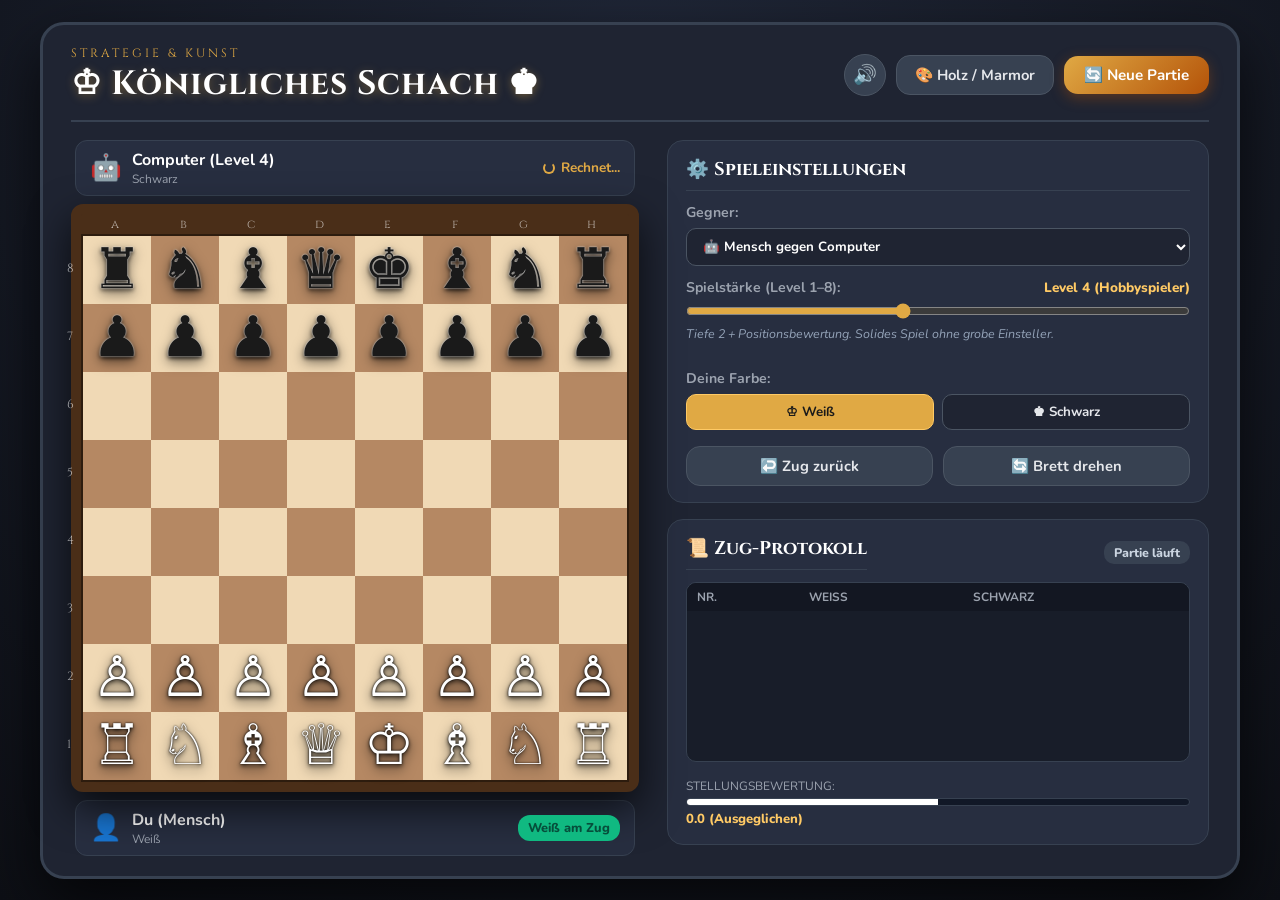
==== chess.html @ e4e54983 "Initial commit: Königliches Schach mit KI und 2-Spieler-Modus" ====
<!DOCTYPE html>
<html lang="de">
<head>
  <meta charset="UTF-8">
  <meta name="viewport" content="width=device-width, initial-scale=1.0">
  <title>Königliches Schach – Meister & KI</title>
  <link rel="preconnect" href="https://fonts.googleapis.com">
  <link rel="preconnect" href="https://fonts.gstatic.com" crossorigin>
  <link href="https://fonts.googleapis.com/css2?family=Cinzel:wght@600;700;800&family=Nunito:wght@600;700;800&display=swap" rel="stylesheet">
  <link rel="stylesheet" href="chess.css">
</head>
<body>
  <div class="chess-app-container">
    
    <!-- Oberer Kopfbereich -->
    <header class="chess-header">
      <div class="header-branding">
        <span class="chess-subtitle">Strategie & Kunst</span>
        <h1 class="chess-title">♔ Königliches Schach ♚</h1>
      </div>

      <div class="header-actions">
        <button id="btn-sound" class="btn-icon" title="Ton an/aus">🔊</button>
        <button id="btn-theme" class="btn-secondary" title="Design wechseln">🎨 Holz / Marmor</button>
        <button id="btn-new-game" class="btn-primary" title="Neue Partie starten">🔄 Neue Partie</button>
      </div>
    </header>

    <!-- Hauptbereich: Brett & Seitenleiste -->
    <main class="chess-main-layout">
      
      <!-- Linke Spalte / Schachbrett -->
      <section class="board-column">
        
        <!-- Oberer Spieler (Schwarz / KI) -->
        <div class="player-bar top-player" id="black-player-bar">
          <div class="player-meta">
            <span class="player-icon" id="top-player-avatar">🤖</span>
            <div class="player-text">
              <strong id="top-player-name">Computer (Level 4)</strong>
              <span class="player-color-tag">Schwarz</span>
            </div>
          </div>
          <div class="captured-box" id="top-captured">
            <span class="captured-list"></span>
            <span class="material-advantage" id="top-adv"></span>
          </div>
          <div class="thinking-spinner hidden" id="ai-thinking-indicator">
            <div class="spinner-dot"></div>
            <span>Rechnet...</span>
          </div>
        </div>

        <!-- Das 8x8 Schachbrett -->
        <div class="board-wrapper" id="board-wrapper">
          <div class="coordinates-top-bottom">
            <span>a</span><span>b</span><span>c</span><span>d</span><span>e</span><span>f</span><span>g</span><span>h</span>
          </div>
          <div class="coordinates-left-right">
            <span>8</span><span>7</span><span>6</span><span>5</span><span>4</span><span>3</span><span>2</span><span>1</span>
          </div>
          <div id="chess-board" class="chess-grid"></div>
        </div>

        <!-- Unterer Spieler (Weiß / Mensch) -->
        <div class="player-bar bottom-player" id="white-player-bar">
          <div class="player-meta">
            <span class="player-icon" id="bottom-player-avatar">👤</span>
            <div class="player-text">
              <strong id="bottom-player-name">Spieler (Mensch)</strong>
              <span class="player-color-tag">Weiß</span>
            </div>
          </div>
          <div class="captured-box" id="bottom-captured">
            <span class="captured-list"></span>
            <span class="material-advantage" id="bottom-adv"></span>
          </div>
          <div class="turn-status-badge" id="turn-badge">Weiß am Zug</div>
        </div>

      </section>

      <!-- Rechte Spalte: Einstellungen, Stärke & Züge-Historie -->
      <aside class="sidebar-column">
        
        <!-- Einstellungen & Level -->
        <div class="panel-box settings-panel">
          <h2 class="panel-title">⚙️ Spieleinstellungen</h2>
          
          <div class="setting-row">
            <label for="game-mode">Gegner:</label>
            <select id="game-mode" class="custom-select">
              <option value="ai">🤖 Mensch gegen Computer</option>
              <option value="pvp">👥 2 Spieler (lokal an einem Gerät)</option>
            </select>
          </div>

          <div class="setting-row" id="level-container">
            <div class="level-header">
              <label for="ai-level">Spielstärke (Level 1–8):</label>
              <span class="level-badge" id="level-display">Level 4 (Hobbyspieler)</span>
            </div>
            <input type="range" id="ai-level" min="1" max="8" value="4" class="custom-slider">
            <div class="level-description" id="level-desc">
              Tiefe 2 + Positionsbewertung. Solides Spiel ohne grobe Einsteller.
            </div>
          </div>

          <div class="setting-row" id="color-select-container">
            <label>Deine Farbe:</label>
            <div class="color-toggle-group">
              <button class="color-btn active" data-color="w">♔ Weiß</button>
              <button class="color-btn" data-color="b">♚ Schwarz</button>
            </div>
          </div>

          <div class="panel-actions">
            <button id="btn-undo" class="btn-secondary" title="Letzten Zug rückgängig machen">↩️ Zug zurück</button>
            <button id="btn-flip" class="btn-secondary" title="Spielfeld um 180 Grad drehen">🔄 Brett drehen</button>
          </div>
        </div>

        <!-- Partie-Status & Züge-Protokoll -->
        <div class="panel-box moves-panel">
          <div class="moves-header">
            <h2 class="panel-title">📜 Zug-Protokoll</h2>
            <span class="status-pill" id="game-status-pill">Partie läuft</span>
          </div>

          <div class="moves-history" id="moves-history">
            <table class="moves-table">
              <thead>
                <tr>
                  <th>Nr.</th>
                  <th>Weiß</th>
                  <th>Schwarz</th>
                </tr>
              </thead>
              <tbody id="moves-list"></tbody>
            </table>
          </div>

          <div class="engine-info" id="engine-eval-box">
            <span class="eval-label">Stellungsbewertung:</span>
            <div class="eval-bar-wrapper">
              <div class="eval-bar-fill" id="eval-bar" style="width: 50%;"></div>
            </div>
            <span class="eval-score" id="eval-score">0.0 (Ausgeglichen)</span>
          </div>
        </div>

      </aside>
    </main>

  </div>

  <!-- Modal für Bauern-Umwandlung (Pawn Promotion) -->
  <div id="modal-promotion" class="modal-backdrop hidden">
    <div class="modal-content promotion-content">
      <h3 class="promotion-title">Bauer verwandeln in:</h3>
      <div class="promotion-choices" id="promotion-choices">
        <button class="promo-choice-btn" data-piece="q">♛ Dame</button>
        <button class="promo-choice-btn" data-piece="r">♜ Turm</button>
        <button class="promo-choice-btn" data-piece="b">♝ Läufer</button>
        <button class="promo-choice-btn" data-piece="n">♞ Springer</button>
      </div>
    </div>
  </div>

  <!-- Modal: Spielende (Schachmatt / Patt / Remis) -->
  <div id="modal-gameover" class="modal-backdrop hidden">
    <div class="modal-content gameover-content">
      <div class="gameover-trophy" id="go-icon">🏆</div>
      <h2 class="gameover-title" id="go-title">Schachmatt!</h2>
      <p class="gameover-desc" id="go-desc">Weiß gewinnt durch Schachmatt.</p>
      <button id="btn-restart-gameover" class="btn-primary btn-large">Neue Partie beginnen</button>
    </div>
  </div>

  <script src="chess.js"></script>
</body>
</html>
---- chess.css ----
/* ==========================================================================
   Königliches Schach – Premium Styles & Themes
   ========================================================================== */

:root {
  --bg-primary: #151821;
  --bg-secondary: #1f2432;
  --bg-panel: #272e40;
  --text-main: #f3f4f6;
  --text-muted: #9ca3af;
  --accent-gold: #e0a944;
  --accent-gold-bright: #ffca65;
  --accent-blue: #3b82f6;
  --accent-danger: #ef4444;

  /* Klassisches Holz-Thema (Standard) */
  --board-border: #4a2e18;
  --board-light: #f0d9b5;
  --board-dark: #b58863;
  --highlight-select: rgba(255, 215, 0, 0.65);
  --highlight-last: rgba(205, 210, 106, 0.5);
  --highlight-dot: rgba(20, 85, 30, 0.45);
  --highlight-capture: rgba(220, 38, 38, 0.45);

  --font-serif: 'Cinzel', serif;
  --font-sans: 'Nunito', sans-serif;
}

/* Marmor / Slate Thema */
body.theme-slate {
  --board-border: #334155;
  --board-light: #e2e8f0;
  --board-dark: #64748b;
  --highlight-select: rgba(56, 189, 248, 0.65);
  --highlight-last: rgba(99, 102, 241, 0.45);
  --highlight-dot: rgba(14, 165, 233, 0.5);
  --highlight-capture: rgba(239, 68, 68, 0.55);
}

* {
  box-sizing: border-box;
  margin: 0;
  padding: 0;
  user-select: none;
  -webkit-user-select: none;
}

body {
  background: radial-gradient(circle at 50% 10%, #202738 0%, #0d0f15 100%);
  color: var(--text-main);
  font-family: var(--font-sans);
  min-height: 100vh;
  display: flex;
  justify-content: center;
  align-items: center;
  padding: 16px;
}

.chess-app-container {
  width: 100%;
  max-width: 1200px;
  background: var(--bg-secondary);
  border: 3px solid #374151;
  border-radius: 24px;
  padding: 20px 28px;
  box-shadow: 0 25px 60px rgba(0, 0, 0, 0.7);
  display: flex;
  flex-direction: column;
  gap: 18px;
}

/* Header */
.chess-header {
  display: flex;
  justify-content: space-between;
  align-items: center;
  border-bottom: 2px solid #374151;
  padding-bottom: 14px;
}

.header-branding {
  display: flex;
  flex-direction: column;
}

.chess-subtitle {
  font-family: var(--font-serif);
  font-size: 0.75rem;
  letter-spacing: 3px;
  text-transform: uppercase;
  color: var(--accent-gold);
}

.chess-title {
  font-family: var(--font-serif);
  font-size: 2.1rem;
  color: #fff;
  letter-spacing: 1px;
  text-shadow: 0 2px 10px rgba(224, 169, 68, 0.4);
}

.header-actions {
  display: flex;
  gap: 10px;
  align-items: center;
}

/* Buttons */
button, .btn-nav {
  font-family: var(--font-sans);
  font-weight: 700;
  cursor: pointer;
  border: none;
  border-radius: 14px;
  transition: all 0.2s cubic-bezier(0.34, 1.56, 0.64, 1);
  display: inline-flex;
  align-items: center;
  justify-content: center;
  text-decoration: none;
}

button:active, .btn-nav:active {
  transform: scale(0.96);
}

.btn-nav {
  background: #1e3a2f;
  color: #a7f3d0;
  border: 1px solid #059669;
  padding: 8px 16px;
  font-size: 0.9rem;
}

.btn-nav:hover {
  background: #065f46;
  color: #fff;
}

.btn-icon {
  background: #374151;
  color: #fff;
  width: 42px;
  height: 42px;
  font-size: 1.2rem;
  border-radius: 50%;
  border: 1px solid #4b5563;
}

.btn-icon:hover {
  background: #4b5563;
}

.btn-secondary {
  background: #374151;
  color: #e5e7eb;
  padding: 9px 18px;
  font-size: 0.92rem;
  border: 1px solid #4b5563;
}

.btn-secondary:hover {
  background: #4b5563;
  color: #fff;
}

.btn-primary {
  background: linear-gradient(135deg, #e0a944, #b45309);
  color: #fff;
  padding: 9px 20px;
  font-size: 0.95rem;
  box-shadow: 0 4px 14px rgba(180, 83, 9, 0.4);
}

.btn-primary:hover {
  transform: translateY(-2px);
  box-shadow: 0 6px 18px rgba(180, 83, 9, 0.5);
}

/* Haupt-Layout */
.chess-main-layout {
  display: grid;
  grid-template-columns: auto 1fr;
  gap: 28px;
  align-items: start;
}

/* Brett-Spalte */
.board-column {
  display: flex;
  flex-direction: column;
  gap: 8px;
  align-items: center;
}

/* Spieler-Balken */
.player-bar {
  width: 560px;
  background: var(--bg-panel);
  border: 1px solid #374151;
  border-radius: 12px;
  padding: 8px 14px;
  display: flex;
  align-items: center;
  justify-content: space-between;
}

.player-meta {
  display: flex;
  align-items: center;
  gap: 10px;
}

.player-icon {
  font-size: 1.6rem;
}

.player-text {
  display: flex;
  flex-direction: column;
}

.player-text strong {
  font-size: 1rem;
  color: #fff;
}

.player-color-tag {
  font-size: 0.75rem;
  color: var(--text-muted);
}

.captured-box {
  display: flex;
  align-items: center;
  gap: 6px;
}

.captured-list {
  font-size: 1.25rem;
  letter-spacing: -2px;
  display: flex;
  gap: 2px;
}

.material-advantage {
  font-size: 0.82rem;
  font-weight: 800;
  color: var(--accent-gold-bright);
}

.turn-status-badge {
  background: #10b981;
  color: #064e3b;
  font-weight: 800;
  font-size: 0.8rem;
  padding: 4px 10px;
  border-radius: 12px;
  animation: pulseBadge 1.5s infinite;
}

.thinking-spinner {
  display: flex;
  align-items: center;
  gap: 6px;
  font-size: 0.85rem;
  color: var(--accent-gold);
  font-weight: 700;
}

.spinner-dot {
  width: 12px;
  height: 12px;
  border: 2px solid var(--accent-gold);
  border-top-color: transparent;
  border-radius: 50%;
  animation: spin 0.8s linear infinite;
}

/* Schachbrett Wrapper & Koordinaten */
.board-wrapper {
  position: relative;
  background: var(--board-border);
  border: 10px solid var(--board-border);
  border-radius: 12px;
  box-shadow: 0 16px 40px rgba(0, 0, 0, 0.7);
  display: flex;
  flex-direction: column;
}

.coordinates-top-bottom {
  display: grid;
  grid-template-columns: repeat(8, 68px);
  text-align: center;
  font-size: 0.75rem;
  font-family: var(--font-serif);
  color: rgba(255, 255, 255, 0.6);
  padding: 2px 0;
}

.coordinates-left-right {
  position: absolute;
  left: -14px;
  top: 20px;
  height: calc(8 * 68px);
  display: flex;
  flex-direction: column;
  justify-content: space-around;
  font-size: 0.75rem;
  font-family: var(--font-serif);
  color: rgba(255, 255, 255, 0.6);
}

.chess-grid {
  display: grid;
  grid-template-columns: repeat(8, 68px);
  grid-template-rows: repeat(8, 68px);
  border: 2px solid rgba(0, 0, 0, 0.4);
}

/* Kachel */
.square {
  width: 68px;
  height: 68px;
  display: flex;
  align-items: center;
  justify-content: center;
  position: relative;
  cursor: pointer;
}

.square.light {
  background-color: var(--board-light);
}

.square.dark {
  background-color: var(--board-dark);
}

/* Hervorhebungen */
.square.selected {
  background-color: var(--highlight-select) !important;
}

.square.last-move {
  background-color: var(--highlight-last) !important;
}

.square.check {
  background: radial-gradient(circle, #ef4444 0%, transparent 80%) !important;
  animation: pulseCheck 1s infinite alternate;
}

/* Mögliche Züge */
.square.valid-move::after {
  content: "";
  position: absolute;
  width: 22px;
  height: 22px;
  background-color: var(--highlight-dot);
  border-radius: 50%;
  pointer-events: none;
  z-index: 5;
  transition: transform 0.15s ease;
}

.square.valid-move:hover::after {
  transform: scale(1.3);
}

.square.valid-capture::after {
  content: "";
  position: absolute;
  width: 60px;
  height: 60px;
  border: 5px solid var(--highlight-capture);
  border-radius: 50%;
  pointer-events: none;
  z-index: 5;
}

/* Schachfiguren */
.piece {
  font-size: 3.5rem;
  line-height: 1;
  position: relative;
  z-index: 10;
  transition: transform 0.15s cubic-bezier(0.34, 1.56, 0.64, 1);
  filter: drop-shadow(0 4px 6px rgba(0, 0, 0, 0.5));
}

.piece.white {
  color: #fff;
  text-shadow: 0 0 2px #000, 0 2px 4px rgba(0, 0, 0, 0.8);
}

.piece.black {
  color: #1a1a1a;
  text-shadow: 0 0 2px #fff, 0 2px 4px rgba(0, 0, 0, 0.9);
}

.square:hover .piece {
  transform: scale(1.1);
}

/* Seitenleiste / Panels */
.sidebar-column {
  display: flex;
  flex-direction: column;
  gap: 16px;
}

.panel-box {
  background: var(--bg-panel);
  border: 1px solid #374151;
  border-radius: 16px;
  padding: 16px 18px;
  display: flex;
  flex-direction: column;
  gap: 12px;
}

.panel-title {
  font-family: var(--font-serif);
  font-size: 1.15rem;
  color: #fff;
  border-bottom: 1px solid #374151;
  padding-bottom: 8px;
}

.setting-row {
  display: flex;
  flex-direction: column;
  gap: 6px;
}

.setting-row label {
  font-size: 0.88rem;
  color: var(--text-muted);
  font-weight: 700;
}

.custom-select {
  background: #1f2432;
  color: #fff;
  border: 1px solid #4b5563;
  padding: 8px 12px;
  border-radius: 10px;
  font-family: var(--font-sans);
  font-weight: 700;
}

.level-header {
  display: flex;
  justify-content: space-between;
  align-items: center;
}

.level-badge {
  font-size: 0.85rem;
  font-weight: 800;
  color: var(--accent-gold-bright);
}

.custom-slider {
  width: 100%;
  accent-color: var(--accent-gold);
  cursor: pointer;
}

.level-description {
  font-size: 0.78rem;
  color: #94a3b8;
  font-style: italic;
  min-height: 32px;
}

.color-toggle-group {
  display: flex;
  gap: 8px;
}

.color-btn {
  flex: 1;
  background: #1f2432;
  color: #e5e7eb;
  border: 1px solid #4b5563;
  padding: 8px;
  border-radius: 10px;
}

.color-btn.active {
  background: var(--accent-gold);
  color: #1a1a1a;
  border-color: var(--accent-gold-bright);
}

.panel-actions {
  display: flex;
  gap: 10px;
  margin-top: 4px;
}

.panel-actions button {
  flex: 1;
}

/* Zug-Protokoll */
.moves-header {
  display: flex;
  justify-content: space-between;
  align-items: center;
}

.status-pill {
  font-size: 0.78rem;
  font-weight: 800;
  background: #374151;
  color: #cbd5e1;
  padding: 3px 10px;
  border-radius: 10px;
}

.moves-history {
  height: 180px;
  overflow-y: auto;
  background: #181d29;
  border: 1px solid #374151;
  border-radius: 10px;
}

.moves-table {
  width: 100%;
  border-collapse: collapse;
  font-size: 0.88rem;
  text-align: left;
}

.moves-table th {
  background: #131722;
  padding: 6px 10px;
  font-size: 0.75rem;
  color: var(--text-muted);
  text-transform: uppercase;
}

.moves-table td {
  padding: 5px 10px;
  border-bottom: 1px solid #232a3b;
}

.moves-table tr:hover {
  background: #252e42;
}

/* Stellungsbewertung (Engine Eval) */
.engine-info {
  display: flex;
  flex-direction: column;
  gap: 4px;
  margin-top: 4px;
}

.eval-label {
  font-size: 0.75rem;
  color: var(--text-muted);
  text-transform: uppercase;
}

.eval-bar-wrapper {
  width: 100%;
  height: 8px;
  background: #111827;
  border-radius: 4px;
  overflow: hidden;
  border: 1px solid #374151;
}

.eval-bar-fill {
  height: 100%;
  background: #fff;
  transition: width 0.3s ease;
}

.eval-score {
  font-size: 0.82rem;
  font-weight: 800;
  color: var(--accent-gold-bright);
}

/* Modals */
.modal-backdrop {
  position: fixed;
  top: 0;
  left: 0;
  width: 100vw;
  height: 100vh;
  background: rgba(10, 14, 23, 0.8);
  backdrop-filter: blur(6px);
  display: flex;
  align-items: center;
  justify-content: center;
  z-index: 100;
  transition: opacity 0.25s ease;
}

.modal-backdrop.hidden {
  opacity: 0;
  pointer-events: none;
}

.modal-content {
  background: var(--bg-panel);
  border: 2px solid var(--accent-gold);
  border-radius: 20px;
  padding: 24px 30px;
  text-align: center;
  box-shadow: 0 20px 50px rgba(0, 0, 0, 0.8);
  display: flex;
  flex-direction: column;
  gap: 16px;
}

.promotion-title {
  font-family: var(--font-serif);
  font-size: 1.3rem;
  color: #fff;
}

.promotion-choices {
  display: flex;
  gap: 12px;
}

.promo-choice-btn {
  background: #1f2432;
  color: #fff;
  border: 2px solid #4b5563;
  padding: 12px 18px;
  font-size: 1.3rem;
  border-radius: 14px;
}

.promo-choice-btn:hover {
  background: var(--accent-gold);
  color: #1a1a1a;
  border-color: #fff;
}

.gameover-trophy {
  font-size: 4rem;
}

.gameover-title {
  font-family: var(--font-serif);
  font-size: 2rem;
  color: var(--accent-gold);
}

.gameover-desc {
  font-size: 1.1rem;
  color: #e5e7eb;
}

.btn-large {
  padding: 12px 28px;
  font-size: 1.1rem;
}

/* Animationen */
@keyframes spin {
  to { transform: rotate(360deg); }
}

@keyframes pulseBadge {
  0%, 100% { transform: scale(1); }
  50% { transform: scale(1.05); }
}

@keyframes pulseCheck {
  from { filter: drop-shadow(0 0 4px #ef4444); }
  to { filter: drop-shadow(0 0 16px #ef4444); }
}

/* Responsive */
@media (max-width: 980px) {
  .chess-main-layout {
    grid-template-columns: 1fr;
    justify-items: center;
  }
  .player-bar {
    width: 100%;
    max-width: 560px;
  }
  .sidebar-column {
    width: 100%;
    max-width: 560px;
  }
}
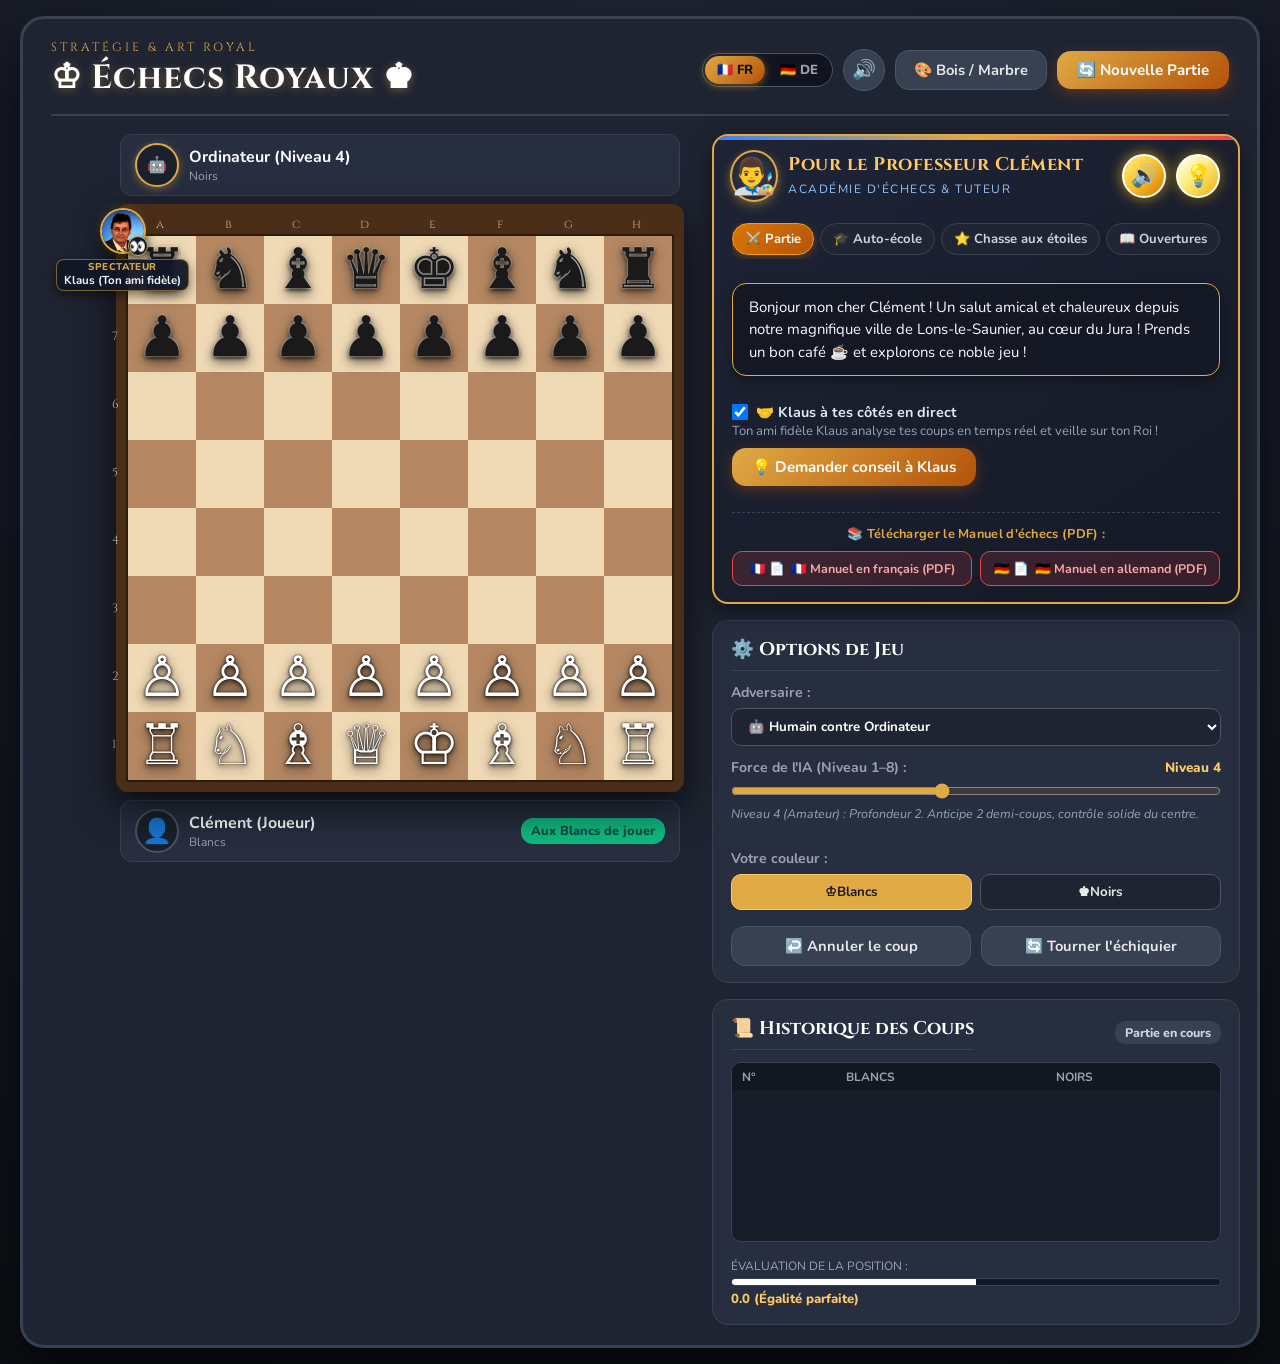
==== commit e0419f0a: "Fix French startup, Klaus coaching tips, Sternenjagd consecutive moves, luminous voice button, PDF-o" ====
--- a/chess.html
+++ b/chess.html
@@ -1,9 +1,9 @@
 <!DOCTYPE html>
-<html lang="de">
+<html lang="fr">
 <head>
   <meta charset="UTF-8">
   <meta name="viewport" content="width=device-width, initial-scale=1.0">
-  <title>Königliches Schach – Meister & KI</title>
+  <title>Échecs Royaux – Maître &amp; IA</title>
   <link rel="preconnect" href="https://fonts.googleapis.com">
   <link rel="preconnect" href="https://fonts.gstatic.com" crossorigin>
   <link href="https://fonts.googleapis.com/css2?family=Cinzel:wght@600;700;800&family=Nunito:wght@600;700;800&display=swap" rel="stylesheet">
@@ -12,17 +12,23 @@
 <body>
   <div class="chess-app-container">
     
-    <!-- Oberer Kopfbereich -->
+    <!-- Oberer Kopfbereich mit Sprach-Umschalter -->
     <header class="chess-header">
       <div class="header-branding">
-        <span class="chess-subtitle">Strategie & Kunst</span>
-        <h1 class="chess-title">♔ Königliches Schach ♚</h1>
+        <span class="chess-subtitle" data-i18n="appSubtitle">Stratégie &amp; Art Royal</span>
+        <h1 class="chess-title" data-i18n="appTitle">♔ Échecs Royaux ♚</h1>
       </div>
 
       <div class="header-actions">
-        <button id="btn-sound" class="btn-icon" title="Ton an/aus">🔊</button>
-        <button id="btn-theme" class="btn-secondary" title="Design wechseln">🎨 Holz / Marmor</button>
-        <button id="btn-new-game" class="btn-primary" title="Neue Partie starten">🔄 Neue Partie</button>
+        <!-- Sprachauswahl: FR / DE -->
+        <div class="lang-switch-group">
+          <button id="btn-lang-fr" class="lang-btn active" title="Français">🇫🇷 FR</button>
+          <button id="btn-lang-de" class="lang-btn" title="Deutsch">🇩🇪 DE</button>
+        </div>
+
+        <button id="btn-sound" class="btn-icon" title="Son activé/désactivé" data-i18n-title="btnSoundTitle">🔊</button>
+        <button id="btn-theme" class="btn-secondary" title="Changer de thème" data-i18n="btnTheme" data-i18n-title="btnThemeTitle">🎨 Bois / Marbre</button>
+        <button id="btn-new-game" class="btn-primary" title="Commencer une nouvelle partie" data-i18n="btnNewGame" data-i18n-title="btnNewGameTitle">🔄 Nouvelle Partie</button>
       </div>
     </header>
 
@@ -32,13 +38,13 @@
       <!-- Linke Spalte / Schachbrett -->
       <section class="board-column">
         
-        <!-- Oberer Spieler (Schwarz / KI) -->
+        <!-- Oberer Spieler (Gegner / KI) -->
         <div class="player-bar top-player" id="black-player-bar">
           <div class="player-meta">
-            <span class="player-icon" id="top-player-avatar">🤖</span>
+            <div class="player-photo-wrap" id="top-player-avatar">🤖</div>
             <div class="player-text">
-              <strong id="top-player-name">Computer (Level 4)</strong>
-              <span class="player-color-tag">Schwarz</span>
+              <strong id="top-player-name">Ordinateur (Niveau 4)</strong>
+              <span class="player-color-tag" id="top-player-color" data-i18n="colorBlack">Noirs</span>
             </div>
           </div>
           <div class="captured-box" id="top-captured">
@@ -47,12 +53,24 @@
           </div>
           <div class="thinking-spinner hidden" id="ai-thinking-indicator">
             <div class="spinner-dot"></div>
-            <span>Rechnet...</span>
+            <span data-i18n="thinking">Réflexion en cours...</span>
           </div>
         </div>
 
         <!-- Das 8x8 Schachbrett -->
         <div class="board-wrapper" id="board-wrapper">
+          <!-- Zuschauer: Ton ami am linken oberen Eck des Bretts -->
+          <div class="board-spectator" id="board-spectator" title="Ton ami fidèle Klaus regarde la partie avec attention 👀" data-i18n-title="spectatorTooltip">
+            <div class="spectator-avatar-frame">
+              <img src="ami.jpg" alt="Klaus" class="spectator-photo">
+              <span class="spectator-eye-badge" title="Schaut zu">👀</span>
+            </div>
+            <div class="spectator-info">
+              <span class="spectator-role" data-i18n="spectatorRole">Spectateur</span>
+              <span class="spectator-name" id="spectator-name" data-i18n="spectatorName">Klaus (Ton ami fidèle)</span>
+            </div>
+          </div>
+
           <div class="coordinates-top-bottom">
             <span>a</span><span>b</span><span>c</span><span>d</span><span>e</span><span>f</span><span>g</span><span>h</span>
           </div>
@@ -62,20 +80,20 @@
           <div id="chess-board" class="chess-grid"></div>
         </div>
 
-        <!-- Unterer Spieler (Weiß / Mensch) -->
+        <!-- Unterer Spieler (Mensch / Clément) -->
         <div class="player-bar bottom-player" id="white-player-bar">
           <div class="player-meta">
-            <span class="player-icon" id="bottom-player-avatar">👤</span>
+            <div class="player-icon-wrap" id="bottom-player-avatar">👤</div>
             <div class="player-text">
-              <strong id="bottom-player-name">Spieler (Mensch)</strong>
-              <span class="player-color-tag">Weiß</span>
+              <strong id="bottom-player-name" data-i18n="playerHuman">Clément (Joueur)</strong>
+              <span class="player-color-tag" id="bottom-player-color" data-i18n="colorWhite">Blancs</span>
             </div>
           </div>
           <div class="captured-box" id="bottom-captured">
             <span class="captured-list"></span>
             <span class="material-advantage" id="bottom-adv"></span>
           </div>
-          <div class="turn-status-badge" id="turn-badge">Weiß am Zug</div>
+          <div class="turn-status-badge" id="turn-badge" data-i18n="turnWhite">Aux Blancs de jouer</div>
         </div>
 
       </section>
@@ -85,55 +103,55 @@
         
         <!-- Einstellungen & Level -->
         <div class="panel-box settings-panel">
-          <h2 class="panel-title">⚙️ Spieleinstellungen</h2>
+          <h2 class="panel-title" data-i18n="settingsTitle">⚙️ Options de Jeu</h2>
           
           <div class="setting-row">
-            <label for="game-mode">Gegner:</label>
+            <label for="game-mode" data-i18n="labelOpponent">Adversaire :</label>
             <select id="game-mode" class="custom-select">
-              <option value="ai">🤖 Mensch gegen Computer</option>
-              <option value="pvp">👥 2 Spieler (lokal an einem Gerät)</option>
+              <option value="ai" data-i18n="modeAi">🤖 Humain contre Ordinateur</option>
+              <option value="pvp" data-i18n="modePvp">👥 2 Joueurs (en local sur l'appareil)</option>
             </select>
           </div>
 
           <div class="setting-row" id="level-container">
             <div class="level-header">
-              <label for="ai-level">Spielstärke (Level 1–8):</label>
-              <span class="level-badge" id="level-display">Level 4 (Hobbyspieler)</span>
+              <label for="ai-level" data-i18n="labelAiLevel">Force de l'IA (Niveau 1–8) :</label>
+              <span class="level-badge" id="level-display">Niveau 4</span>
             </div>
             <input type="range" id="ai-level" min="1" max="8" value="4" class="custom-slider">
             <div class="level-description" id="level-desc">
-              Tiefe 2 + Positionsbewertung. Solides Spiel ohne grobe Einsteller.
+              Niveau 4 (Amateur) : Profondeur 2. Anticipe 2 demi-coups, contrôle solide du centre.
             </div>
           </div>
 
           <div class="setting-row" id="color-select-container">
-            <label>Deine Farbe:</label>
+            <label data-i18n="labelYourColor">Votre couleur :</label>
             <div class="color-toggle-group">
-              <button class="color-btn active" data-color="w">♔ Weiß</button>
-              <button class="color-btn" data-color="b">♚ Schwarz</button>
+              <button class="color-btn active" data-color="w">♔ <span data-i18n="colorWhite">Blancs</span></button>
+              <button class="color-btn" data-color="b">♚ <span data-i18n="colorBlack">Noirs</span></button>
             </div>
           </div>
 
           <div class="panel-actions">
-            <button id="btn-undo" class="btn-secondary" title="Letzten Zug rückgängig machen">↩️ Zug zurück</button>
-            <button id="btn-flip" class="btn-secondary" title="Spielfeld um 180 Grad drehen">🔄 Brett drehen</button>
+            <button id="btn-undo" class="btn-secondary" title="Revenir au coup précédent" data-i18n="btnUndo" data-i18n-title="btnUndoTitle">↩️ Annuler le coup</button>
+            <button id="btn-flip" class="btn-secondary" title="Pivoter l'échiquier à 180 degrés" data-i18n="btnFlip" data-i18n-title="btnFlipTitle">🔄 Tourner l'échiquier</button>
           </div>
         </div>
 
         <!-- Partie-Status & Züge-Protokoll -->
         <div class="panel-box moves-panel">
           <div class="moves-header">
-            <h2 class="panel-title">📜 Zug-Protokoll</h2>
-            <span class="status-pill" id="game-status-pill">Partie läuft</span>
+            <h2 class="panel-title" data-i18n="movesTitle">📜 Historique des Coups</h2>
+            <span class="status-pill" id="game-status-pill" data-i18n="statusRunning">Partie en cours</span>
           </div>
 
           <div class="moves-history" id="moves-history">
             <table class="moves-table">
               <thead>
                 <tr>
-                  <th>Nr.</th>
-                  <th>Weiß</th>
-                  <th>Schwarz</th>
+                  <th data-i18n="colMoveNum">N°</th>
+                  <th data-i18n="colWhite">Blancs</th>
+                  <th data-i18n="colBlack">Noirs</th>
                 </tr>
               </thead>
               <tbody id="moves-list"></tbody>
@@ -141,11 +159,11 @@
           </div>
 
           <div class="engine-info" id="engine-eval-box">
-            <span class="eval-label">Stellungsbewertung:</span>
+            <span class="eval-label" data-i18n="evalLabel">Évaluation de la position :</span>
             <div class="eval-bar-wrapper">
               <div class="eval-bar-fill" id="eval-bar" style="width: 50%;"></div>
             </div>
-            <span class="eval-score" id="eval-score">0.0 (Ausgeglichen)</span>
+            <span class="eval-score" id="eval-score">0.0 (Égalité parfaite)</span>
           </div>
         </div>
 
@@ -157,12 +175,12 @@
   <!-- Modal für Bauern-Umwandlung (Pawn Promotion) -->
   <div id="modal-promotion" class="modal-backdrop hidden">
     <div class="modal-content promotion-content">
-      <h3 class="promotion-title">Bauer verwandeln in:</h3>
+      <h3 class="promotion-title" data-i18n="promoTitle">Promotion du pion en :</h3>
       <div class="promotion-choices" id="promotion-choices">
-        <button class="promo-choice-btn" data-piece="q">♛ Dame</button>
-        <button class="promo-choice-btn" data-piece="r">♜ Turm</button>
-        <button class="promo-choice-btn" data-piece="b">♝ Läufer</button>
-        <button class="promo-choice-btn" data-piece="n">♞ Springer</button>
+        <button class="promo-choice-btn" data-piece="q" data-i18n="pieceQueen">♛ Dame</button>
+        <button class="promo-choice-btn" data-piece="r" data-i18n="pieceRook">♜ Tour</button>
+        <button class="promo-choice-btn" data-piece="b" data-i18n="pieceBishop">♝ Fou</button>
+        <button class="promo-choice-btn" data-piece="n" data-i18n="pieceKnight">♞ Cavalier</button>
       </div>
     </div>
   </div>
@@ -171,12 +189,14 @@
   <div id="modal-gameover" class="modal-backdrop hidden">
     <div class="modal-content gameover-content">
       <div class="gameover-trophy" id="go-icon">🏆</div>
-      <h2 class="gameover-title" id="go-title">Schachmatt!</h2>
-      <p class="gameover-desc" id="go-desc">Weiß gewinnt durch Schachmatt.</p>
-      <button id="btn-restart-gameover" class="btn-primary btn-large">Neue Partie beginnen</button>
+      <h2 class="gameover-title" id="go-title" data-i18n="goTitleCheckmate">Échec et Mat !</h2>
+      <p class="gameover-desc" id="go-desc" data-i18n="goDescCheckmate">Les Blancs remportent la victoire par échec et mat !</p>
+      <button id="btn-restart-gameover" class="btn-primary btn-large" data-i18n="btnRestart">Commencer une nouvelle partie</button>
     </div>
   </div>
 
+  <script src="i18n.js"></script>
   <script src="chess.js"></script>
+  <script src="tutor.js"></script>
 </body>
-</html>
+</html>
--- a/chess.css
+++ b/chess.css
@@ -58,7 +58,7 @@
 
 .chess-app-container {
   width: 100%;
-  max-width: 1200px;
+  max-width: 1240px;
   background: var(--bg-secondary);
   border: 3px solid #374151;
   border-radius: 24px;
@@ -182,6 +182,7 @@
   grid-template-columns: auto 1fr;
   gap: 28px;
   align-items: start;
+  padding-left: 65px;
 }
 
 /* Brett-Spalte */
@@ -258,6 +259,11 @@
   animation: pulseBadge 1.5s infinite;
 }
 
+/* Globale Hilfsklasse für Ausblendung */
+.hidden {
+  display: none !important;
+}
+
 .thinking-spinner {
   display: flex;
   align-items: center;
@@ -265,6 +271,10 @@
   font-size: 0.85rem;
   color: var(--accent-gold);
   font-weight: 700;
+}
+
+.thinking-spinner.hidden {
+  display: none !important;
 }
 
 .spinner-dot {
@@ -686,6 +696,7 @@
   .chess-main-layout {
     grid-template-columns: 1fr;
     justify-items: center;
+    padding-left: 0;
   }
   .player-bar {
     width: 100%;
@@ -696,3 +707,748 @@
     max-width: 560px;
   }
 }
+
+/* ==========================================================================
+   🎓 LE SALON DE PROFESSEUR CLÉMENT (Tutor & Minigame Styles)
+   ========================================================================== */
+
+.tutor-panel-box {
+  background: linear-gradient(145deg, #1e2436 0%, #151926 100%);
+  border: 2px solid #e0a944;
+  box-shadow: 0 8px 24px rgba(0, 0, 0, 0.5), inset 0 1px 0 rgba(255, 255, 255, 0.1);
+  position: relative;
+  overflow: hidden;
+}
+
+.tutor-panel-box::before {
+  content: '';
+  position: absolute;
+  top: 0;
+  left: 0;
+  right: 0;
+  height: 4px;
+  background: linear-gradient(90deg, #3b82f6 0%, #e0a944 50%, #ef4444 100%);
+}
+
+.tutor-header {
+  display: flex;
+  justify-content: space-between;
+  align-items: center;
+  margin-bottom: 12px;
+}
+
+.tutor-brand {
+  display: flex;
+  align-items: center;
+  gap: 12px;
+}
+
+.tutor-avatar-icon {
+  font-size: 2.2rem;
+  background: radial-gradient(circle, #2d3748 30%, #1a202c 100%);
+  border: 2px solid #e0a944;
+  border-radius: 50%;
+  width: 52px;
+  height: 52px;
+  display: flex;
+  align-items: center;
+  justify-content: center;
+  box-shadow: 0 4px 12px rgba(224, 169, 68, 0.35);
+  transition: transform 0.3s ease;
+}
+
+.tutor-avatar-icon:hover {
+  transform: rotate(6deg) scale(1.08);
+}
+
+.tutor-name {
+  font-family: var(--font-serif);
+  font-size: 1.15rem;
+  color: #ffca65;
+  letter-spacing: 0.5px;
+}
+
+.tutor-role {
+  font-size: 0.75rem;
+  color: #93c5fd;
+  text-transform: uppercase;
+  letter-spacing: 1.5px;
+}
+
+.tutor-tools {
+  display: flex;
+  gap: 10px;
+  align-items: center;
+}
+
+/* Luminous, highly visible voice toggle & hint buttons */
+.btn-voice-tool {
+  background: linear-gradient(135deg, #fef08a 0%, #fbbf24 50%, #d97706 100%);
+  color: #1e1b4b;
+  width: 44px;
+  height: 44px;
+  font-size: 1.35rem;
+  border-radius: 50%;
+  border: 2px solid #ffffff;
+  box-shadow: 0 0 14px rgba(251, 191, 36, 0.75), 0 2px 6px rgba(0, 0, 0, 0.4);
+  cursor: pointer;
+  display: flex;
+  align-items: center;
+  justify-content: center;
+  transition: all 0.25s ease;
+}
+
+.btn-voice-tool:hover {
+  transform: scale(1.1);
+  box-shadow: 0 0 20px rgba(251, 191, 36, 0.95), 0 4px 10px rgba(0, 0, 0, 0.5);
+  border-color: #ffffff;
+}
+
+.btn-voice-tool.muted {
+  background: #334155;
+  color: #94a3b8;
+  border: 2px solid #64748b;
+  box-shadow: none;
+  opacity: 0.7;
+}
+
+.btn-hint-tool {
+  background: linear-gradient(135deg, #ffffff 0%, #fef08a 40%, #eab308 100%);
+  color: #1e1b4b;
+  width: 44px;
+  height: 44px;
+  font-size: 1.35rem;
+  border-radius: 50%;
+  border: 2px solid #ffffff;
+  box-shadow: 0 0 14px rgba(234, 179, 8, 0.6), 0 2px 6px rgba(0, 0, 0, 0.4);
+  cursor: pointer;
+  display: flex;
+  align-items: center;
+  justify-content: center;
+  transition: all 0.25s ease;
+  animation: pulseHintGlow 2.5s infinite;
+}
+
+.btn-hint-tool:hover {
+  transform: scale(1.1);
+  box-shadow: 0 0 22px rgba(234, 179, 8, 0.95);
+}
+
+.btn-hint-glow {
+  animation: pulseHintGlow 2.5s infinite;
+  border-color: #e0a944 !important;
+}
+
+@keyframes pulseHintGlow {
+  0%, 100% { box-shadow: 0 0 0 rgba(224, 169, 68, 0); }
+  50% { box-shadow: 0 0 14px rgba(224, 169, 68, 0.7); }
+}
+
+/* Modus-Tabs */
+.tutor-mode-tabs {
+  display: flex;
+  gap: 6px;
+  margin-bottom: 12px;
+  overflow-x: auto;
+  padding-bottom: 4px;
+}
+
+.tutor-tab-btn {
+  background: #1f2533;
+  color: #cbd5e1;
+  border: 1px solid #374151;
+  padding: 6px 12px;
+  border-radius: 20px;
+  font-size: 0.82rem;
+  font-weight: 700;
+  cursor: pointer;
+  white-space: nowrap;
+  transition: all 0.2s ease;
+}
+
+.tutor-tab-btn:hover {
+  background: #283144;
+  color: #fff;
+  border-color: #e0a944;
+}
+
+.tutor-tab-btn.active {
+  background: linear-gradient(135deg, #d97706 0%, #b45309 100%);
+  color: #fff;
+  border-color: #f59e0b;
+  box-shadow: 0 2px 8px rgba(217, 119, 6, 0.4);
+}
+
+/* Cléments Sprechblase */
+.clement-bubble-container {
+  position: relative;
+  background: #141824;
+  border: 1.5px solid #e0a944;
+  border-radius: 14px;
+  padding: 12px 16px;
+  margin-bottom: 14px;
+  box-shadow: 0 4px 12px rgba(0, 0, 0, 0.35);
+}
+
+.clement-bubble-content {
+  color: #f8fafc;
+  font-size: 0.93rem;
+  line-height: 1.5;
+}
+
+.clement-bubble-content strong {
+  color: #ffca65;
+}
+
+.clement-bubble-content em {
+  font-style: italic;
+  display: block;
+  margin-top: 4px;
+}
+
+.bubble-pop {
+  animation: popInBubble 0.3s cubic-bezier(0.175, 0.885, 0.32, 1.275);
+}
+
+@keyframes popInBubble {
+  0% { transform: scale(0.96); opacity: 0.8; }
+  100% { transform: scale(1); opacity: 1; }
+}
+
+/* Dynamischer Inhaltsbereich */
+.tutor-sub-content {
+  display: flex;
+  flex-direction: column;
+  gap: 10px;
+}
+
+.tutor-checkbox-label {
+  display: flex;
+  align-items: center;
+  gap: 8px;
+  font-size: 0.9rem;
+  font-weight: 700;
+  color: #e2e8f0;
+  cursor: pointer;
+}
+
+.tutor-checkbox-label input {
+  cursor: pointer;
+  width: 16px;
+  height: 16px;
+}
+
+.tutor-hint-text {
+  font-size: 0.82rem;
+  color: #94a3b8;
+  margin-bottom: 8px;
+}
+
+.lesson-picker-row {
+  display: flex;
+  align-items: center;
+  gap: 10px;
+  margin-bottom: 8px;
+}
+
+.lesson-picker-row label {
+  font-size: 0.85rem;
+  font-weight: 700;
+  color: #cbd5e1;
+  white-space: nowrap;
+}
+
+.lesson-badge-row {
+  display: flex;
+  justify-content: space-between;
+  align-items: center;
+  margin-bottom: 6px;
+}
+
+.lesson-badge {
+  background: #3b82f6;
+  color: #fff;
+  padding: 3px 10px;
+  border-radius: 12px;
+  font-size: 0.75rem;
+  font-weight: 800;
+  text-transform: uppercase;
+}
+
+.lesson-value {
+  font-size: 0.8rem;
+  color: #e0a944;
+  font-weight: 700;
+}
+
+.lesson-title {
+  font-family: var(--font-serif);
+  font-size: 1.05rem;
+  color: #fff;
+  margin-bottom: 4px;
+}
+
+.lesson-instruction {
+  font-size: 0.88rem;
+  color: #cbd5e1;
+  line-height: 1.4;
+  margin-bottom: 10px;
+}
+
+.lesson-nav-buttons {
+  display: flex;
+  gap: 8px;
+  justify-content: space-between;
+}
+
+.lesson-nav-buttons button {
+  flex: 1;
+  padding: 7px 10px;
+  font-size: 0.82rem;
+}
+
+/* Minispiel Stats */
+.minigame-stats-row {
+  display: flex;
+  gap: 8px;
+  margin-bottom: 8px;
+}
+
+.stat-pill {
+  padding: 4px 10px;
+  border-radius: 12px;
+  font-size: 0.82rem;
+  font-weight: 800;
+}
+
+.star-pill {
+  background: rgba(245, 158, 11, 0.2);
+  border: 1px solid #f59e0b;
+  color: #fbbf24;
+}
+
+.move-pill {
+  background: rgba(16, 185, 129, 0.2);
+  border: 1px solid #10b981;
+  color: #6ee7b7;
+}
+
+.minigame-desc {
+  font-size: 0.85rem;
+  color: #cbd5e1;
+  margin-bottom: 10px;
+  line-height: 1.4;
+}
+
+/* Eröffnungs-Prinzipien */
+.opening-principles-list {
+  display: flex;
+  flex-direction: column;
+  gap: 8px;
+  max-height: 250px;
+  overflow-y: auto;
+  padding-right: 4px;
+}
+
+.principle-item {
+  display: flex;
+  gap: 10px;
+  background: rgba(255, 255, 255, 0.04);
+  border-left: 3px solid #e0a944;
+  padding: 8px 10px;
+  border-radius: 0 8px 8px 0;
+}
+
+.p-icon {
+  font-size: 1.3rem;
+}
+
+.principle-item strong {
+  font-size: 0.88rem;
+  color: #ffca65;
+}
+
+.principle-item p {
+  font-size: 0.78rem;
+  color: #cbd5e1;
+  margin-top: 2px;
+  line-height: 1.35;
+}
+
+.opening-title {
+  font-family: var(--font-serif);
+  font-size: 1.05rem;
+  color: #fff;
+}
+
+.opening-subtitle {
+  display: block;
+  font-size: 0.78rem;
+  color: #94a3b8;
+  margin-bottom: 10px;
+}
+
+.opening-step-meta {
+  display: flex;
+  align-items: center;
+  gap: 8px;
+  margin-bottom: 8px;
+}
+
+.opening-san {
+  font-family: monospace;
+  font-size: 1.1rem;
+  font-weight: bold;
+  color: #10b981;
+  background: rgba(16, 185, 129, 0.15);
+  padding: 2px 8px;
+  border-radius: 6px;
+}
+
+.opening-hint-text {
+  font-size: 0.85rem;
+  color: #cbd5e1;
+  margin-bottom: 10px;
+}
+
+/* Download Bar für PDF und Word (Deutsch & Französisch) */
+.tutor-download-bar {
+  display: flex;
+  flex-direction: column;
+  gap: 8px;
+  margin-top: 14px;
+  padding-top: 12px;
+  border-top: 1px dashed #374151;
+}
+
+.tutor-download-title {
+  font-size: 0.8rem;
+  font-weight: 700;
+  color: var(--accent-gold);
+  letter-spacing: 0.3px;
+  text-align: center;
+}
+
+.tutor-download-grid {
+  display: grid;
+  grid-template-columns: repeat(2, 1fr);
+  gap: 8px;
+}
+
+.tutor-doc-btn {
+  display: flex;
+  align-items: center;
+  justify-content: center;
+  gap: 6px;
+  padding: 8px 10px;
+  border-radius: 10px;
+  text-decoration: none;
+  font-size: 0.78rem;
+  font-weight: 700;
+  transition: all 0.2s ease;
+}
+
+.pdf-btn {
+  background: rgba(239, 68, 68, 0.15);
+  border: 1px solid #ef4444;
+  color: #fca5a5;
+}
+
+.pdf-btn:hover {
+  background: #ef4444;
+  color: #fff;
+  transform: translateY(-2px);
+  box-shadow: 0 4px 12px rgba(239, 68, 68, 0.4);
+}
+
+.docx-btn {
+  background: rgba(59, 130, 246, 0.15);
+  border: 1px solid #3b82f6;
+  color: #93c5fd;
+}
+
+.docx-btn:hover {
+  background: #3b82f6;
+  color: #fff;
+  transform: translateY(-2px);
+  box-shadow: 0 4px 12px rgba(59, 130, 246, 0.4);
+}
+
+/* Schachbrett Overlays (Sterne, Zielfelder, Pfeile) */
+.square .tutor-star-marker {
+  position: absolute;
+  font-size: 2rem;
+  z-index: 5;
+  pointer-events: none;
+  animation: pulseStarFloat 1.8s infinite ease-in-out;
+  filter: drop-shadow(0 0 6px rgba(251, 191, 36, 0.9));
+}
+
+@keyframes pulseStarFloat {
+  0%, 100% { transform: scale(1) translateY(0); }
+  50% { transform: scale(1.15) translateY(-4px); }
+}
+
+.square .tutor-target-marker {
+  position: absolute;
+  font-size: 2rem;
+  z-index: 5;
+  pointer-events: none;
+  animation: pulseTargetGlow 1.4s infinite ease-in-out;
+  filter: drop-shadow(0 0 8px rgba(16, 185, 129, 0.9));
+}
+
+@keyframes pulseTargetGlow {
+  0%, 100% { transform: scale(1); opacity: 0.9; }
+  50% { transform: scale(1.2); opacity: 1; }
+}
+
+.square.tutor-highlight-from {
+  box-shadow: inset 0 0 0 4px #10b981 !important;
+  background-color: rgba(16, 185, 129, 0.35) !important;
+}
+
+.square.tutor-highlight-to {
+  box-shadow: inset 0 0 0 4px #f59e0b, 0 0 16px rgba(245, 158, 11, 0.8) !important;
+  background-color: rgba(245, 158, 11, 0.4) !important;
+  animation: pulseSquareTo 1.2s infinite alternate;
+}
+
+@keyframes pulseSquareTo {
+  0% { transform: scale(1); }
+  100% { transform: scale(1.03); }
+}
+
+/* ==========================================================================
+   🌐 SPRACHUMSCHALTER & 🤝 CO-COACH (FREUNDES-BILD) STYLES
+   ========================================================================== */
+
+.lang-switch-group {
+  display: flex;
+  background: #11141e;
+  border: 1.5px solid #4b5563;
+  border-radius: 20px;
+  padding: 2px;
+  gap: 3px;
+}
+
+.lang-btn {
+  background: transparent;
+  border: none;
+  color: #9ca3af;
+  padding: 5px 12px;
+  border-radius: 16px;
+  font-size: 0.82rem;
+  font-weight: 800;
+  cursor: pointer;
+  transition: all 0.2s ease;
+}
+
+.lang-btn.active {
+  background: linear-gradient(135deg, #e0a944 0%, #b45309 100%);
+  color: #11141e;
+  box-shadow: 0 2px 8px rgba(224, 169, 68, 0.45);
+}
+
+.lang-btn:hover:not(.active) {
+  color: #fff;
+}
+
+/* Spieler-Avatar mit Foto */
+.player-photo-wrap {
+  width: 44px;
+  height: 44px;
+  border-radius: 50%;
+  border: 2px solid #e0a944;
+  overflow: hidden;
+  box-shadow: 0 2px 8px rgba(224, 169, 68, 0.4);
+  flex-shrink: 0;
+  display: flex;
+  align-items: center;
+  justify-content: center;
+  background: #1a202c;
+}
+
+.player-avatar-photo {
+  width: 100%;
+  height: 100%;
+  object-fit: cover;
+}
+
+/* Spieler-Icon Container */
+.player-icon-wrap {
+  width: 44px;
+  height: 44px;
+  border-radius: 50%;
+  border: 2px solid #4b5563;
+  display: flex;
+  align-items: center;
+  justify-content: center;
+  font-size: 1.5rem;
+  background: #1a202c;
+  flex-shrink: 0;
+}
+
+/* ========================================================================== */
+/* ZUSCHAUER (SPECTATEUR) - TON AMI AM SCHACHBRETT (OBEN LINKS) */
+/* ========================================================================== */
+.board-spectator {
+  position: absolute;
+  left: -70px;
+  top: -6px;
+  display: flex;
+  flex-direction: column;
+  align-items: center;
+  gap: 5px;
+  z-index: 25;
+  pointer-events: auto;
+  transition: transform 0.25s cubic-bezier(0.34, 1.56, 0.64, 1);
+  cursor: pointer;
+}
+
+.board-spectator:hover {
+  transform: scale(1.12);
+}
+
+.spectator-avatar-frame {
+  position: relative;
+  width: 46px;
+  height: 46px;
+  border-radius: 50%;
+  border: 2px solid #e0a944;
+  box-shadow: 0 4px 14px rgba(0, 0, 0, 0.6), 0 0 10px rgba(224, 169, 68, 0.3);
+  background: #1a202c;
+  display: flex;
+  align-items: center;
+  justify-content: center;
+}
+
+.spectator-photo {
+  width: 100%;
+  height: 100%;
+  border-radius: 50%;
+  object-fit: cover;
+  display: block;
+}
+
+.spectator-eye-badge {
+  position: absolute;
+  bottom: -4px;
+  right: -4px;
+  font-size: 0.85rem;
+  background: #111827;
+  border: 1px solid #e0a944;
+  border-radius: 50%;
+  width: 20px;
+  height: 20px;
+  display: flex;
+  align-items: center;
+  justify-content: center;
+  box-shadow: 0 2px 6px rgba(0, 0, 0, 0.6);
+}
+
+.spectator-info {
+  display: flex;
+  flex-direction: column;
+  align-items: center;
+  background: rgba(17, 24, 39, 0.95);
+  border: 1px solid rgba(224, 169, 68, 0.5);
+  border-radius: 8px;
+  padding: 3px 7px;
+  box-shadow: 0 4px 12px rgba(0, 0, 0, 0.5);
+  white-space: nowrap;
+}
+
+.spectator-role {
+  font-size: 0.62rem;
+  color: #e0a944;
+  text-transform: uppercase;
+  font-weight: 800;
+  letter-spacing: 0.6px;
+  line-height: 1;
+}
+
+.spectator-name {
+  font-size: 0.72rem;
+  color: #f3f4f6;
+  font-weight: 700;
+  line-height: 1.1;
+  margin-top: 1px;
+}
+
+@media (max-width: 900px) {
+  .board-spectator {
+    position: static;
+    margin-bottom: 6px;
+    align-self: flex-start;
+    flex-direction: row;
+    gap: 8px;
+  }
+}
+
+/* Clément Avatar im Tutor-Header */
+.tutor-clement-avatar-box {
+  width: 44px;
+  height: 44px;
+  border-radius: 50%;
+  background: linear-gradient(135deg, #1e2436 0%, #11141e 100%);
+  border: 2px solid #e0a944;
+  display: flex;
+  align-items: center;
+  justify-content: center;
+  font-size: 1.6rem;
+  box-shadow: 0 2px 8px rgba(224, 169, 68, 0.35);
+  flex-shrink: 0;
+}
+
+/* Freundes-Rat-Karte (Co-Coach Advice Box) */
+.friend-advice-card {
+  display: flex;
+  gap: 12px;
+  align-items: center;
+  background: linear-gradient(135deg, rgba(30, 58, 138, 0.45) 0%, rgba(15, 23, 42, 0.75) 100%);
+  border: 1.5px solid #3b82f6;
+  border-radius: 14px;
+  padding: 10px 14px;
+  margin-bottom: 12px;
+  box-shadow: 0 4px 15px rgba(59, 130, 246, 0.3);
+  animation: popInBubble 0.35s ease;
+}
+
+.friend-advice-card.hidden {
+  display: none;
+}
+
+.friend-card-photo {
+  width: 52px;
+  height: 52px;
+  border-radius: 50%;
+  border: 2.5px solid #60a5fa;
+  object-fit: cover;
+  flex-shrink: 0;
+  box-shadow: 0 3px 10px rgba(96, 165, 250, 0.45);
+}
+
+.friend-card-content {
+  display: flex;
+  flex-direction: column;
+  gap: 3px;
+}
+
+.friend-card-title {
+  font-size: 0.82rem;
+  font-weight: 800;
+  color: #93c5fd;
+  text-transform: uppercase;
+  letter-spacing: 0.5px;
+}
+
+.friend-card-text {
+  font-size: 0.9rem;
+  color: #f1f5f9;
+  line-height: 1.4;
+}
+
+.friend-card-text strong {
+  color: #fbbf24;
+}
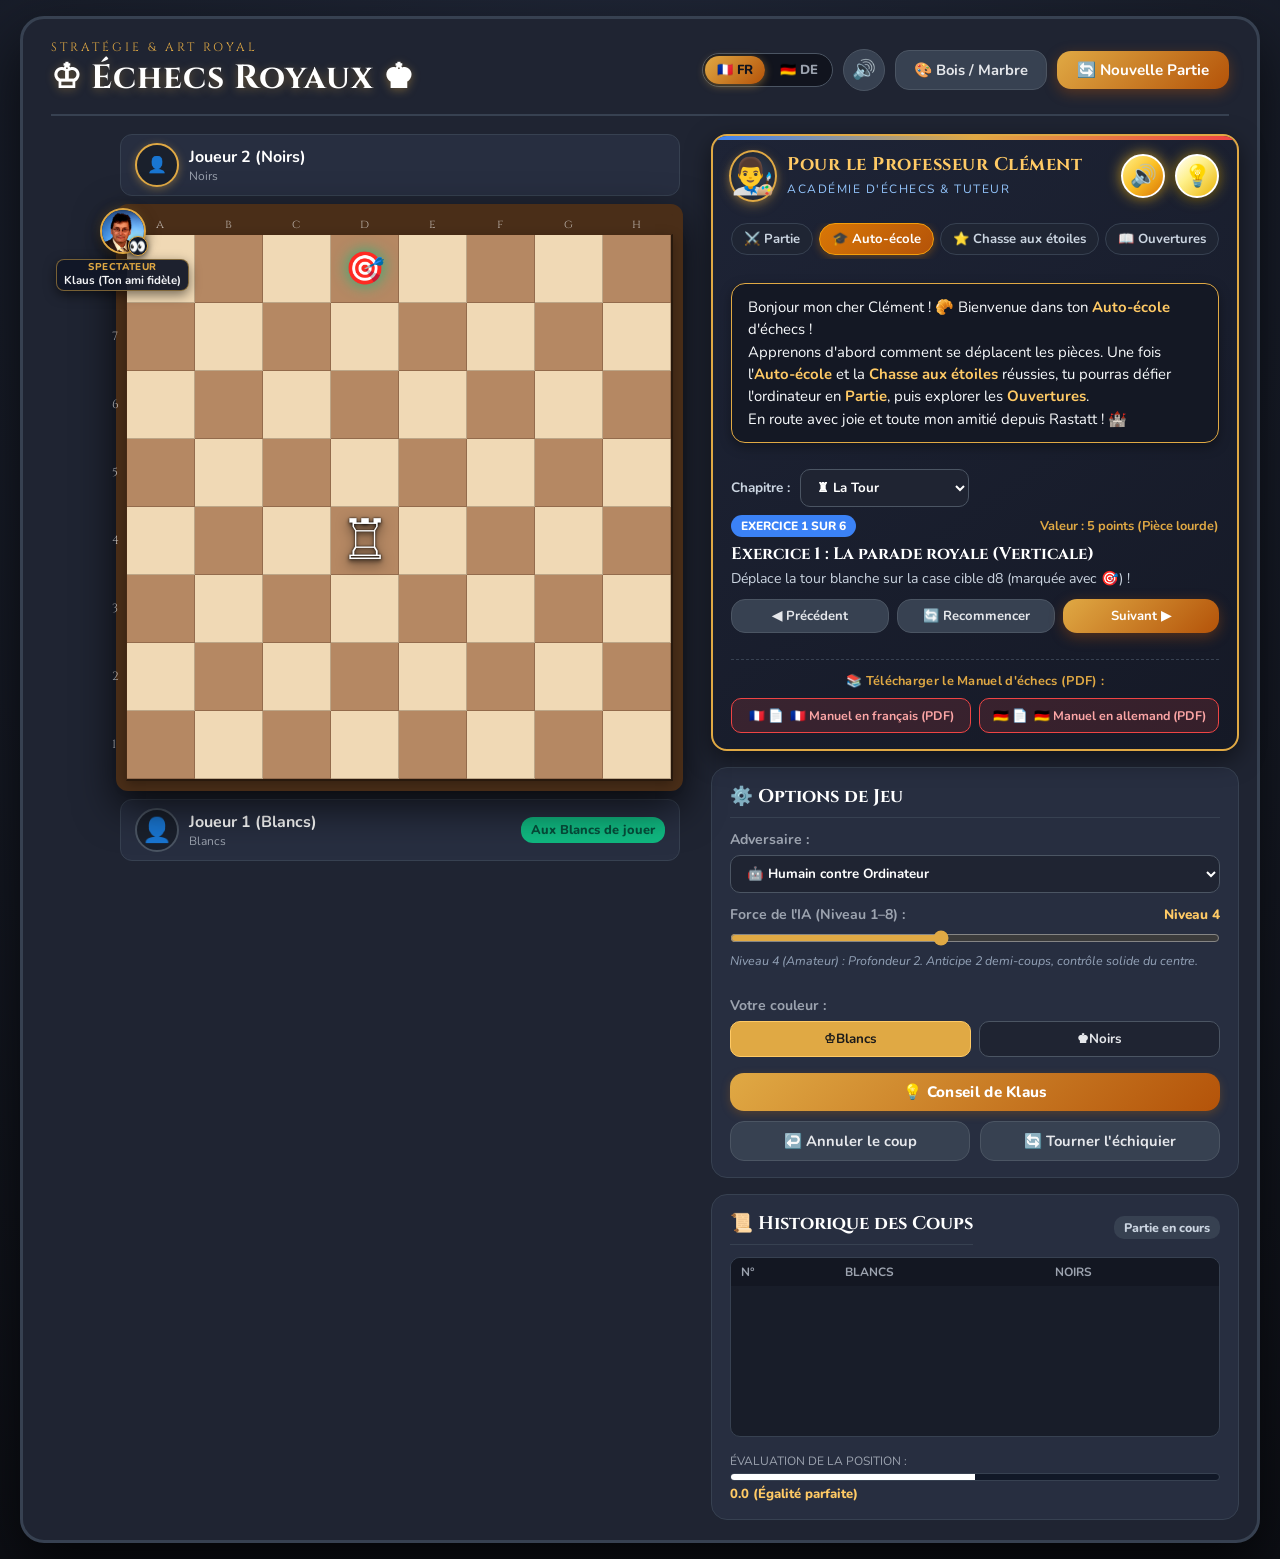
==== commit 0e0e5d5d: "Fix commentary turn tracking, explain bad moves, add hint button in game mode, and silence tips when" ====
--- a/chess.html
+++ b/chess.html
@@ -133,6 +133,7 @@
           </div>
 
           <div class="panel-actions">
+            <button id="btn-game-hint" class="btn-primary" title="Demander un conseil à Klaus pour le prochain coup" data-i18n="btnGameHint" data-i18n-title="btnGameHintTitle">💡 Conseil de Klaus</button>
             <button id="btn-undo" class="btn-secondary" title="Revenir au coup précédent" data-i18n="btnUndo" data-i18n-title="btnUndoTitle">↩️ Annuler le coup</button>
             <button id="btn-flip" class="btn-secondary" title="Pivoter l'échiquier à 180 degrés" data-i18n="btnFlip" data-i18n-title="btnFlipTitle">🔄 Tourner l'échiquier</button>
           </div>
--- a/chess.css
+++ b/chess.css
@@ -17,6 +17,7 @@
   --board-border: #4a2e18;
   --board-light: #f0d9b5;
   --board-dark: #b58863;
+  --board-grid: rgba(60, 35, 15, 0.28);
   --highlight-select: rgba(255, 215, 0, 0.65);
   --highlight-last: rgba(205, 210, 106, 0.5);
   --highlight-dot: rgba(20, 85, 30, 0.45);
@@ -31,6 +32,7 @@
   --board-border: #334155;
   --board-light: #e2e8f0;
   --board-dark: #64748b;
+  --board-grid: rgba(15, 23, 42, 0.32);
   --highlight-select: rgba(56, 189, 248, 0.65);
   --highlight-last: rgba(99, 102, 241, 0.45);
   --highlight-dot: rgba(14, 165, 233, 0.5);
@@ -324,7 +326,11 @@
   display: grid;
   grid-template-columns: repeat(8, 68px);
   grid-template-rows: repeat(8, 68px);
-  border: 2px solid rgba(0, 0, 0, 0.4);
+  border-top: 1px solid var(--board-grid, rgba(0, 0, 0, 0.25));
+  border-left: 1px solid var(--board-grid, rgba(0, 0, 0, 0.25));
+  border-right: 2px solid rgba(0, 0, 0, 0.45);
+  border-bottom: 2px solid rgba(0, 0, 0, 0.45);
+  box-shadow: 0 4px 12px rgba(0, 0, 0, 0.3);
 }
 
 /* Kachel */
@@ -336,6 +342,9 @@
   justify-content: center;
   position: relative;
   cursor: pointer;
+  box-sizing: border-box;
+  border-right: 1px solid var(--board-grid, rgba(0, 0, 0, 0.25));
+  border-bottom: 1px solid var(--board-grid, rgba(0, 0, 0, 0.25));
 }
 
 .square.light {
@@ -506,12 +515,26 @@
 
 .panel-actions {
   display: flex;
+  flex-wrap: wrap;
   gap: 10px;
   margin-top: 4px;
 }
 
 .panel-actions button {
-  flex: 1;
+  flex: 1 1 calc(50% - 5px);
+}
+
+.panel-actions #btn-game-hint {
+  flex: 1 1 100%;
+  font-weight: 800;
+  letter-spacing: 0.3px;
+  box-shadow: 0 3px 10px rgba(217, 119, 6, 0.25);
+  transition: all 0.2s ease;
+}
+
+.panel-actions #btn-game-hint:hover:not(:disabled) {
+  transform: translateY(-1px);
+  box-shadow: 0 5px 14px rgba(217, 119, 6, 0.4);
 }
 
 /* Zug-Protokoll */
